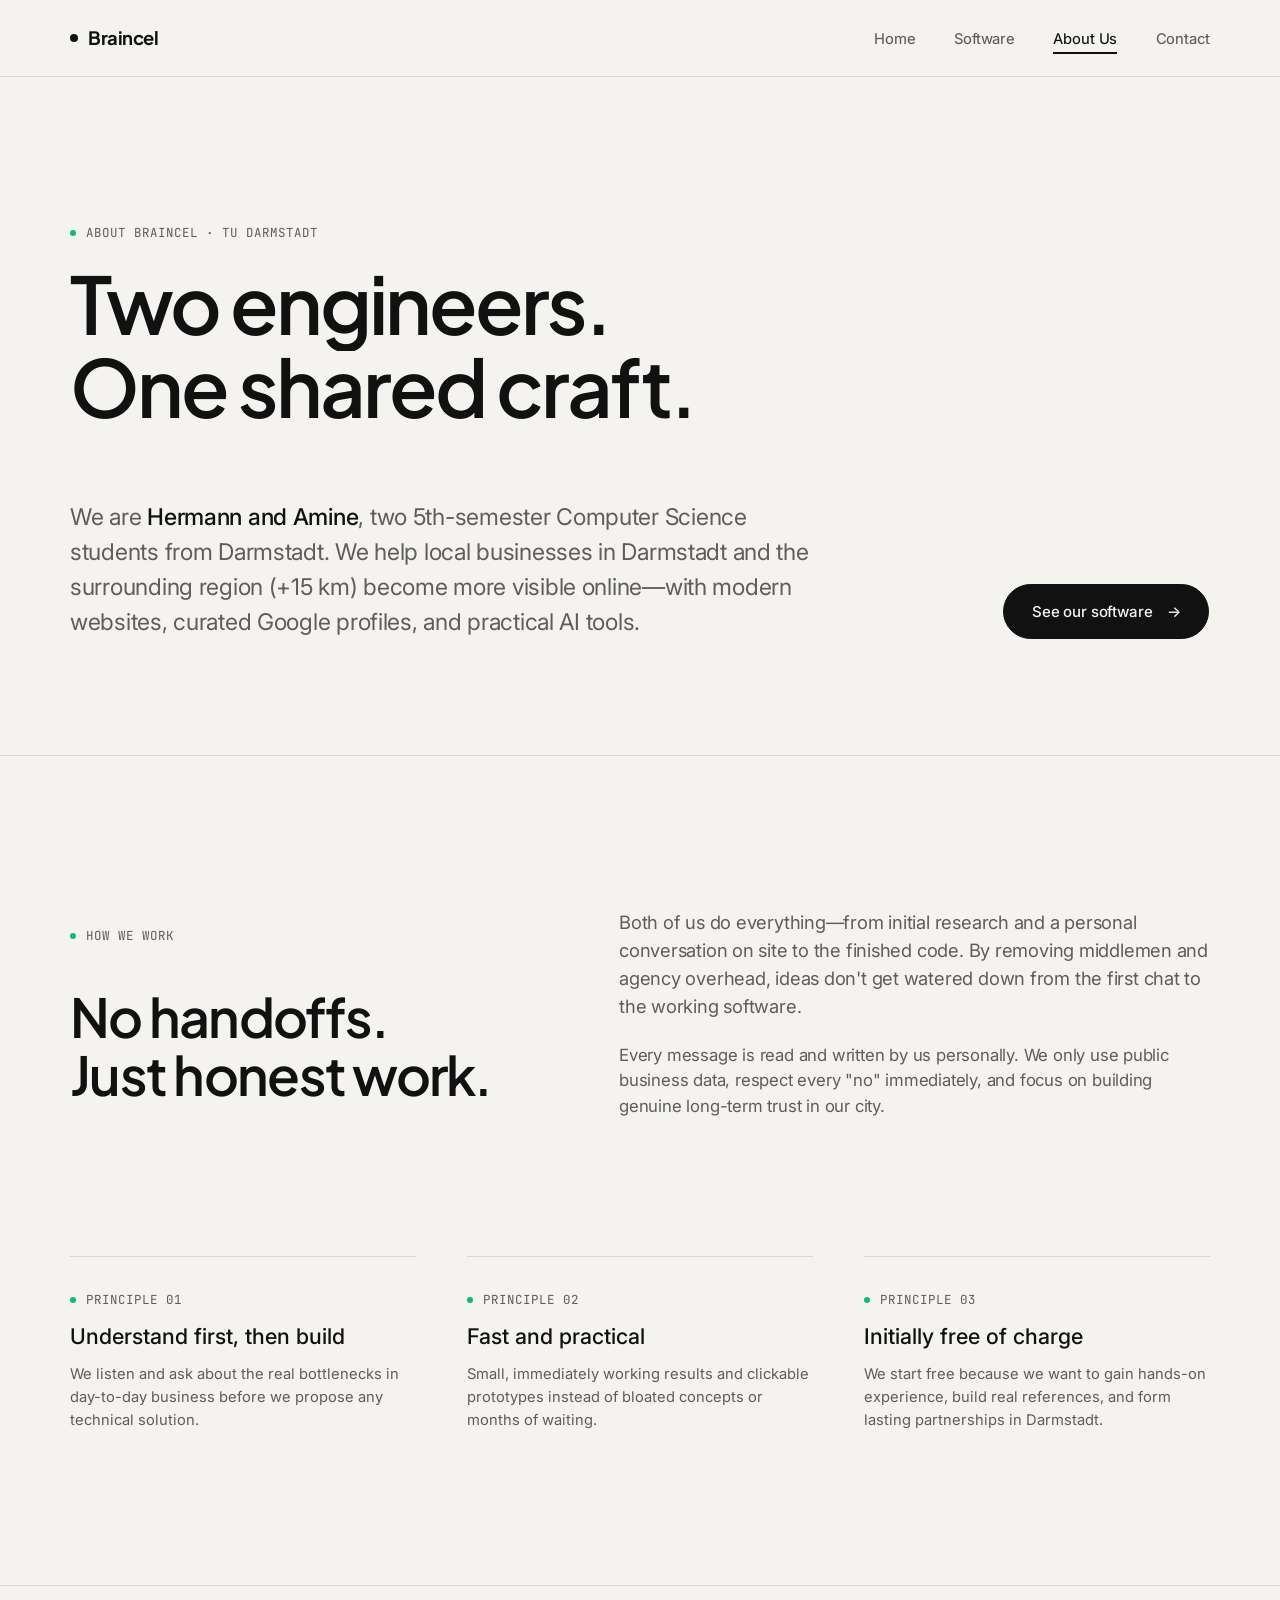
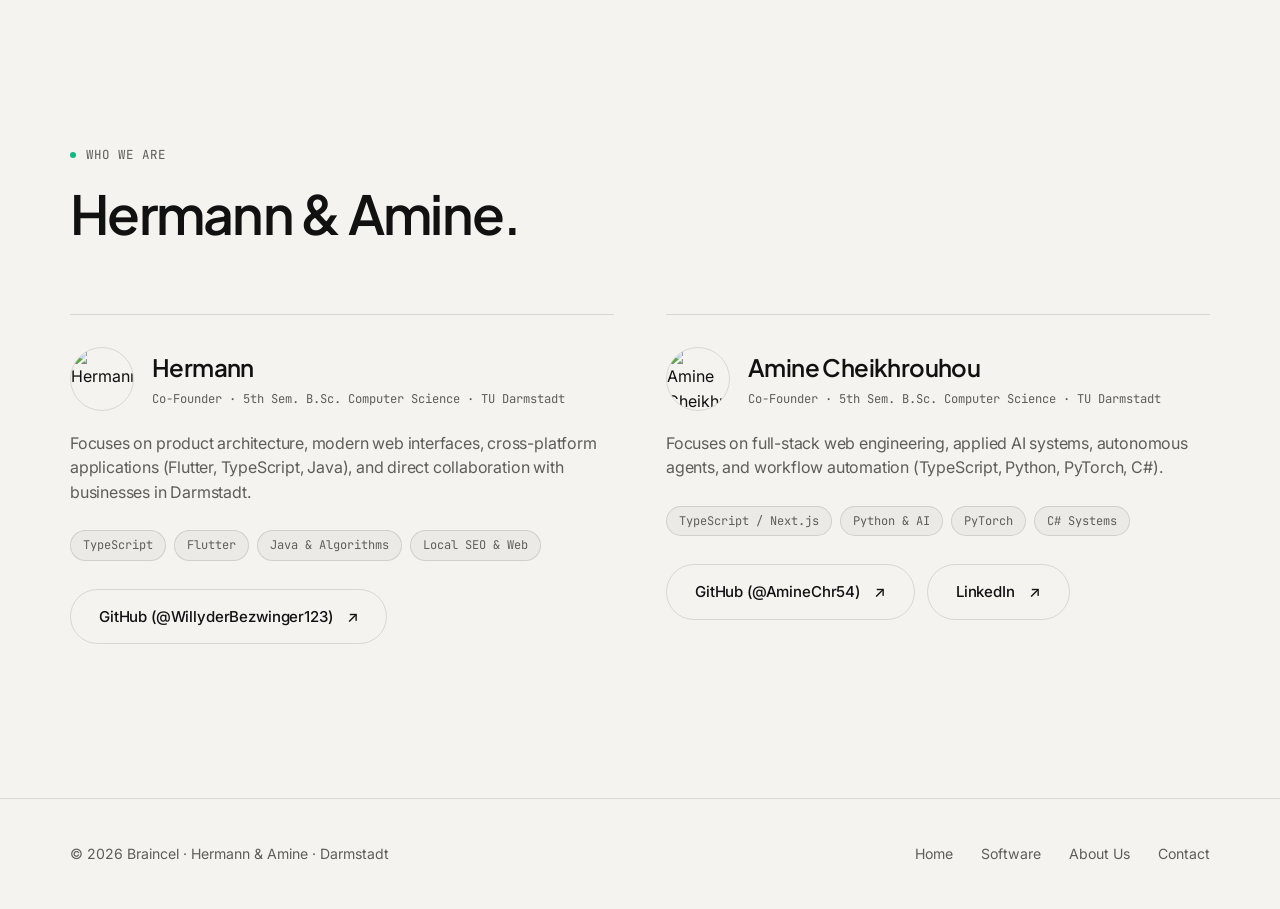
==== about.html @ d6a5d706 "Rebuild website from scratch: 4-page Instrument-inspired architecture" ====
<!doctype html>
<html lang="en" dir="ltr">
<head>
  <meta charset="utf-8">
  <meta name="viewport" content="width=device-width, initial-scale=1">
  <title>About Us — Braincel</title>
  <meta name="description" content="About Braincel — Hermann & Amine, two Computer Science students at TU Darmstadt building modern websites and practical AI solutions.">
  <link rel="stylesheet" href="styles/main.css">
</head>
<body class="page-entering" data-theme="light">

  <!-- ====================================================================
       GLOBAL HEADER
       ==================================================================== -->
  <header class="global-header">
    <nav class="global-nav" aria-label="Primary Navigation">
      <a href="index.html" class="brand-wordmark">
        <span class="brand-wordmark-dot"></span>
        <span>Braincel</span>
      </a>

      <button type="button" class="menu-toggle" id="menu-toggle" aria-label="Toggle Menu">Menu</button>

      <ul class="nav-list" id="nav-list">
        <li class="nav-item"><a href="index.html">Home</a></li>
        <li class="nav-item"><a href="software.html">Software</a></li>
        <li class="nav-item"><a href="about.html" class="is-active">About Us</a></li>
        <li class="nav-item"><a href="contact.html">Contact</a></li>
      </ul>
    </nav>
  </header>

  <main>
    <!-- ====================================================================
         1. ABOUT HERO (LIGHT THEME)
         ==================================================================== -->
    <section class="hero-block" data-scroll-theme="light">
      <div class="container">
        <div class="eyebrow" data-reveal>About Braincel · TU Darmstadt</div>

        <h1 class="display-hero" data-reveal-lines>
          <span class="line-mask"><span class="line-inner">Two engineers.</span></span>
          <span class="line-mask"><span class="line-inner">One shared craft.</span></span>
        </h1>

        <div class="hero-footer-row">
          <p class="lead-copy" data-reveal style="--reveal-delay: 180ms;">
            We are <strong>Hermann and Amine</strong>, two 5th-semester Computer Science students from Darmstadt. We help local businesses in Darmstadt and the surrounding region (+15 km) become more visible online—with modern websites, curated Google profiles, and practical AI tools.
          </p>

          <div class="btn-group" data-reveal style="--reveal-delay: 280ms;">
            <a href="software.html" class="btn-pill">
              <span>See our software</span>
              <span class="btn-pill-arrow">→</span>
            </a>
          </div>
        </div>
      </div>
    </section>

    <!-- ====================================================================
         2. HOW WE WORK (SCROLL SWITCH TO WARM STONE THEME)
         ==================================================================== -->
    <section class="section-space section-border-top" data-scroll-theme="stone">
      <div class="container">
        <div class="diptych">
          <div class="diptych-copy" data-reveal>
            <div class="eyebrow">How we work</div>
            <h2 class="display-section" data-reveal-lines>
              <span class="line-mask"><span class="line-inner">No handoffs.</span></span>
              <span class="line-mask"><span class="line-inner">Just honest work.</span></span>
            </h2>
          </div>

          <div class="diptych-copy" data-reveal style="--reveal-delay: 140ms;">
            <p class="lead-copy" style="font-size: 1.15rem;">
              Both of us do everything—from initial research and a personal conversation on site to the finished code. By removing middlemen and agency overhead, ideas don't get watered down from the first chat to the working software.
            </p>
            <p class="lead-copy" style="font-size: 1.05rem;">
              Every message is read and written by us personally. We only use public business data, respect every "no" immediately, and focus on building genuine long-term trust in our city.
            </p>
          </div>
        </div>

        <div class="glance-grid" style="margin-top: clamp(56px, 8vw, 96px);">
          <div class="glance-item" data-reveal>
            <div class="eyebrow" style="margin-bottom: 10px;">Principle 01</div>
            <div class="glance-label" style="font-size: 1.35rem; margin-bottom: 10px;">Understand first, then build</div>
            <p class="glance-desc">
              We listen and ask about the real bottlenecks in day-to-day business before we propose any technical solution.
            </p>
          </div>

          <div class="glance-item" data-reveal style="--reveal-delay: 100ms;">
            <div class="eyebrow" style="margin-bottom: 10px;">Principle 02</div>
            <div class="glance-label" style="font-size: 1.35rem; margin-bottom: 10px;">Fast and practical</div>
            <p class="glance-desc">
              Small, immediately working results and clickable prototypes instead of bloated concepts or months of waiting.
            </p>
          </div>

          <div class="glance-item" data-reveal style="--reveal-delay: 200ms;">
            <div class="eyebrow" style="margin-bottom: 10px;">Principle 03</div>
            <div class="glance-label" style="font-size: 1.35rem; margin-bottom: 10px;">Initially free of charge</div>
            <p class="glance-desc">
              We start free because we want to gain hands-on experience, build real references, and form lasting partnerships in Darmstadt.
            </p>
          </div>
        </div>
      </div>
    </section>

    <!-- ====================================================================
         3. WHO WE ARE — FOUNDERS (SCROLL SWITCH TO DARK THEME)
         ==================================================================== -->
    <section class="section-space section-border-top" data-scroll-theme="dark">
      <div class="container">
        <div style="margin-bottom: clamp(44px, 6vw, 72px);">
          <div class="eyebrow" data-reveal>Who we are</div>
          <h2 class="display-section" data-reveal-lines>
            <span class="line-mask"><span class="line-inner">Hermann &amp; Amine.</span></span>
          </h2>
        </div>

        <div class="founders-split">
          <!-- Hermann -->
          <article class="founder-panel" data-reveal>
            <div class="founder-header">
              <img src="https://avatars.githubusercontent.com/u/190851453?v=4" alt="Hermann" class="founder-avatar" loading="lazy">
              <div>
                <h3 class="founder-name">Hermann</h3>
                <div class="founder-meta">Co-Founder · 5th Sem. B.Sc. Computer Science · TU Darmstadt</div>
              </div>
            </div>

            <p class="lead-copy" style="font-size: 1rem;">
              Focuses on product architecture, modern web interfaces, cross-platform applications (Flutter, TypeScript, Java), and direct collaboration with businesses in Darmstadt.
            </p>

            <div class="tag-list">
              <span class="tag-chip">TypeScript</span>
              <span class="tag-chip">Flutter</span>
              <span class="tag-chip">Java &amp; Algorithms</span>
              <span class="tag-chip">Local SEO &amp; Web</span>
            </div>

            <div style="margin-top: 8px;">
              <a href="https://github.com/WillyderBezwinger123" target="_blank" rel="noopener" class="btn-pill btn-pill--outline">
                <span>GitHub (@WillyderBezwinger123)</span>
                <span class="btn-pill-arrow">↗</span>
              </a>
            </div>
          </article>

          <!-- Amine -->
          <article class="founder-panel" data-reveal style="--reveal-delay: 120ms;">
            <div class="founder-header">
              <img src="https://avatars.githubusercontent.com/u/139517320?v=4" alt="Amine Cheikhrouhou" class="founder-avatar" loading="lazy">
              <div>
                <h3 class="founder-name">Amine Cheikhrouhou</h3>
                <div class="founder-meta">Co-Founder · 5th Sem. B.Sc. Computer Science · TU Darmstadt</div>
              </div>
            </div>

            <p class="lead-copy" style="font-size: 1rem;">
              Focuses on full-stack web engineering, applied AI systems, autonomous agents, and workflow automation (TypeScript, Python, PyTorch, C#).
            </p>

            <div class="tag-list">
              <span class="tag-chip">TypeScript / Next.js</span>
              <span class="tag-chip">Python &amp; AI</span>
              <span class="tag-chip">PyTorch</span>
              <span class="tag-chip">C# Systems</span>
            </div>

            <div style="margin-top: 8px; display: flex; gap: 12px; flex-wrap: wrap;">
              <a href="https://github.com/AmineChr54" target="_blank" rel="noopener" class="btn-pill btn-pill--outline">
                <span>GitHub (@AmineChr54)</span>
                <span class="btn-pill-arrow">↗</span>
              </a>
              <a href="https://www.linkedin.com/in/aminechr/" target="_blank" rel="noopener" class="btn-pill btn-pill--outline">
                <span>LinkedIn</span>
                <span class="btn-pill-arrow">↗</span>
              </a>
            </div>
          </article>
        </div>
      </div>
    </section>
  </main>

  <!-- ====================================================================
       GLOBAL FOOTER
       ==================================================================== -->
  <footer class="global-footer">
    <div class="container footer-row">
      <div>© 2026 Braincel · Hermann &amp; Amine · Darmstadt</div>
      <div class="footer-links">
        <a href="index.html">Home</a>
        <a href="software.html">Software</a>
        <a href="about.html">About Us</a>
        <a href="contact.html">Contact</a>
      </div>
    </div>
  </footer>

  <script src="scripts/main.js"></script>
</body>
</html>
---- styles/main.css ----
/* ==========================================================================
   BRAINCEL — INSTRUMENT-INSPIRED DESIGN SYSTEM & MOTION ENGINE
   Modern, Slick & Humble · 4-Page Architecture (Home, Software, About, Contact)
   ========================================================================== */

@import url('https://fonts.googleapis.com/css2?family=Inter:wght@300;400;500;600&family=JetBrains+Mono:wght@400;500&family=Plus+Jakarta+Sans:wght@500;600;700&display=swap');

:root {
  /* Default Theme (Warm Alabaster Light) */
  --theme-bg: #f4f3ef;
  --theme-fg: #111111;
  --theme-muted: #5e5d58;
  --theme-line: rgba(17, 17, 17, 0.12);
  --theme-surface: rgba(17, 17, 17, 0.035);
  --theme-surface-hover: rgba(17, 17, 17, 0.065);
  --theme-accent: #10b981;

  /* Typography */
  --font-display: "Plus Jakarta Sans", "Inter", -apple-system, BlinkMacSystemFont, sans-serif;
  --font-sans: "Inter", -apple-system, BlinkMacSystemFont, sans-serif;
  --font-mono: "JetBrains Mono", ui-monospace, SFMono-Regular, Menlo, monospace;

  /* Spatial Rhythm */
  --side-spacing: clamp(24px, 5.5vw, 88px);
  --max-width: 1440px;

  /* Motion Curves (Instrument-style Expo Out) */
  --ease-out-expo: cubic-bezier(0.16, 1, 0.3, 1);
  --ease-in-out: cubic-bezier(0.65, 0, 0.35, 1);
}

/* Dynamic Scroll Themes (like Instrument's ThemeSwitcher) */
body[data-theme="light"] {
  --theme-bg: #f4f3ef;
  --theme-fg: #111111;
  --theme-muted: #5e5d58;
  --theme-line: rgba(17, 17, 17, 0.12);
  --theme-surface: rgba(17, 17, 17, 0.035);
  --theme-surface-hover: rgba(17, 17, 17, 0.07);
}

body[data-theme="dark"] {
  --theme-bg: #0d0e10;
  --theme-fg: #f4f3ef;
  --theme-muted: #989690;
  --theme-line: rgba(244, 243, 239, 0.13);
  --theme-surface: rgba(244, 243, 239, 0.045);
  --theme-surface-hover: rgba(244, 243, 239, 0.085);
}

body[data-theme="stone"] {
  --theme-bg: #e7e5dc;
  --theme-fg: #111111;
  --theme-muted: #52514c;
  --theme-line: rgba(17, 17, 17, 0.14);
  --theme-surface: rgba(255, 255, 255, 0.45);
  --theme-surface-hover: rgba(255, 255, 255, 0.72);
}

*,
*::before,
*::after {
  box-sizing: border-box;
  margin: 0;
  padding: 0;
}

html {
  scroll-behavior: smooth;
  -webkit-font-smoothing: antialiased;
  -moz-osx-font-smoothing: grayscale;
  font-size: 16px;
}

body {
  background-color: var(--theme-bg);
  color: var(--theme-fg);
  font-family: var(--font-sans);
  line-height: 1.55;
  overflow-x: hidden;
  transition: background-color 0.65s var(--ease-out-expo), color 0.5s var(--ease-out-expo);
  min-height: 100vh;
  display: flex;
  flex-direction: column;
}

/* Page Entrance Curtain Fade */
body.page-entering {
  opacity: 0;
}

body.page-ready {
  opacity: 1;
  transition: opacity 0.5s var(--ease-out-expo), background-color 0.65s var(--ease-out-expo), color 0.5s var(--ease-out-expo);
}

a {
  color: inherit;
  text-decoration: none;
}

button,
input,
textarea {
  font: inherit;
  color: inherit;
  background: none;
  border: none;
}

.container {
  width: 100%;
  max-width: var(--max-width);
  margin-inline: auto;
  padding-inline: var(--side-spacing);
}

/* ==========================================================================
   INSTRUMENT GLOBAL HEADER (AUTO-HIDE STICKY + THEME AWARE)
   ========================================================================== */

.global-header {
  position: sticky;
  top: 0;
  width: 100%;
  z-index: 1000;
  background-color: var(--theme-bg);
  border-bottom: 1px solid var(--theme-line);
  transition:
    transform 0.38s var(--ease-out-expo),
    background-color 0.65s var(--ease-out-expo),
    color 0.5s var(--ease-out-expo),
    border-color 0.5s var(--ease-out-expo);
  will-change: transform;
}

.global-header--hidden {
  transform: translateY(-100%);
}

.global-nav {
  display: flex;
  align-items: center;
  justify-content: space-between;
  height: 76px;
  padding-inline: var(--side-spacing);
  max-width: var(--max-width);
  margin-inline: auto;
}

.brand-wordmark {
  font-family: var(--font-display);
  font-size: 1.15rem;
  font-weight: 700;
  letter-spacing: -0.03em;
  display: inline-flex;
  align-items: center;
  gap: 10px;
}

.brand-wordmark-dot {
  width: 8px;
  height: 8px;
  border-radius: 50%;
  background-color: currentColor;
  transition: transform 0.35s var(--ease-out-expo), background-color 0.35s ease;
}

.brand-wordmark:hover .brand-wordmark-dot {
  transform: scale(1.45);
  background-color: var(--theme-accent);
}

.nav-list {
  display: flex;
  align-items: center;
  gap: clamp(22px, 3vw, 44px);
  list-style: none;
}

.nav-item a {
  position: relative;
  font-size: 0.92rem;
  font-weight: 450;
  letter-spacing: -0.01em;
  padding-block: 6px;
  color: var(--theme-muted);
  transition: color 0.3s ease;
}

.nav-item a:hover,
.nav-item a.is-active {
  color: var(--theme-fg);
}

.nav-item a::after {
  content: "";
  position: absolute;
  left: 0;
  bottom: 0;
  width: 100%;
  height: 1.5px;
  background-color: currentColor;
  transform: scaleX(0);
  transform-origin: right center;
  transition: transform 0.4s var(--ease-out-expo);
}

.nav-item a:hover::after,
.nav-item a.is-active::after {
  transform: scaleX(1);
  transform-origin: left center;
}

.menu-toggle {
  display: none;
  cursor: pointer;
  padding: 8px;
  font-family: var(--font-mono);
  font-size: 0.8rem;
  text-transform: uppercase;
  letter-spacing: 0.06em;
}

/* ==========================================================================
   INSTRUMENT REVEAL ANIMATION PRIMITIVES
   ========================================================================== */

/* Line-by-line clip mask reveal */
.line-mask {
  display: block;
  overflow: hidden;
  padding-bottom: 0.08em;
  margin-bottom: -0.08em;
}

.line-inner {
  display: block;
  transform: translateY(110%);
  transition: transform 0.95s var(--ease-out-expo);
  will-change: transform;
}

.is-revealed .line-inner,
.line-mask.is-revealed .line-inner {
  transform: translateY(0%);
}

/* Staggered element reveal */
[data-reveal] {
  opacity: 0;
  transform: translateY(36px);
  transition:
    opacity 0.85s var(--ease-out-expo),
    transform 0.85s var(--ease-out-expo);
  transition-delay: var(--reveal-delay, 0ms);
  will-change: opacity, transform;
}

[data-reveal].is-revealed {
  opacity: 1;
  transform: translateY(0);
}

/* ==========================================================================
   TYPOGRAPHY & EDITORIAL HIERARCHY
   ========================================================================== */

.eyebrow {
  font-family: var(--font-mono);
  font-size: 0.78rem;
  font-weight: 400;
  text-transform: uppercase;
  letter-spacing: 0.08em;
  color: var(--theme-muted);
  margin-bottom: 20px;
  display: inline-flex;
  align-items: center;
  gap: 10px;
}

.eyebrow::before {
  content: "";
  width: 6px;
  height: 6px;
  border-radius: 50%;
  background-color: var(--theme-accent);
}

.display-hero {
  font-family: var(--font-display);
  font-size: clamp(2.65rem, 6.2vw, 5.5rem);
  font-weight: 600;
  line-height: 1.04;
  letter-spacing: -0.038em;
  max-width: 16ch;
}

.display-section {
  font-family: var(--font-display);
  font-size: clamp(2rem, 4.2vw, 3.6rem);
  font-weight: 600;
  line-height: 1.08;
  letter-spacing: -0.032em;
}

.lead-copy {
  font-size: clamp(1.12rem, 1.8vw, 1.45rem);
  font-weight: 400;
  line-height: 1.52;
  letter-spacing: -0.012em;
  color: var(--theme-muted);
  max-width: 54ch;
}

.lead-copy strong {
  color: var(--theme-fg);
  font-weight: 500;
}

/* ==========================================================================
   MAGNETIC PILL BUTTONS (INSTRUMENT SIGNATURE)
   ========================================================================== */

.btn-pill {
  display: inline-flex;
  align-items: center;
  gap: 14px;
  padding: 15px 28px;
  border-radius: 999px;
  font-size: 0.94rem;
  font-weight: 500;
  letter-spacing: -0.01em;
  border: 1px solid var(--theme-fg);
  background-color: var(--theme-fg);
  color: var(--theme-bg);
  cursor: pointer;
  position: relative;
  overflow: hidden;
  transition:
    transform 0.35s var(--ease-out-expo),
    background-color 0.35s var(--ease-out-expo),
    color 0.35s var(--ease-out-expo),
    border-color 0.35s var(--ease-out-expo);
}

.btn-pill--outline {
  background-color: transparent;
  color: var(--theme-fg);
  border-color: var(--theme-line);
}

.btn-pill--outline:hover {
  border-color: var(--theme-fg);
  background-color: var(--theme-surface-hover);
}

.btn-pill:hover {
  transform: translateY(-2px);
}

.btn-pill-arrow {
  display: inline-flex;
  transition: transform 0.35s var(--ease-out-expo);
}

.btn-pill:hover .btn-pill-arrow {
  transform: translateX(5px);
}

/* ==========================================================================
   SECTIONS, SPACERS & DIVIDERS
   ========================================================================== */

.section-space {
  padding-block: clamp(84px, 12vw, 160px);
  position: relative;
}

.section-border-top {
  border-top: 1px solid var(--theme-line);
}

.hero-block {
  padding-top: clamp(72px, 11vw, 148px);
  padding-bottom: clamp(64px, 9vw, 120px);
}

.hero-footer-row {
  margin-top: clamp(40px, 6vw, 72px);
  display: flex;
  align-items: flex-end;
  justify-content: space-between;
  gap: 32px;
  flex-wrap: wrap;
}

.btn-group {
  display: flex;
  flex-wrap: wrap;
  gap: 14px;
}

/* ==========================================================================
   INSTRUMENT "AT A GLANCE" METRICS STRIP
   ========================================================================== */

.glance-grid {
  display: grid;
  grid-template-columns: repeat(3, 1fr);
  gap: clamp(24px, 4vw, 56px);
  padding-top: 40px;
}

.glance-item {
  border-top: 1px solid var(--theme-line);
  padding-top: 28px;
}

.glance-number {
  font-family: var(--font-display);
  font-size: clamp(2.5rem, 5vw, 4.25rem);
  font-weight: 600;
  letter-spacing: -0.04em;
  line-height: 1;
  margin-bottom: 14px;
}

.glance-label {
  font-size: 1.02rem;
  font-weight: 500;
  margin-bottom: 6px;
}

.glance-desc {
  font-size: 0.92rem;
  color: var(--theme-muted);
  line-height: 1.55;
}

/* ==========================================================================
   DIPTYCH ASYMMETRIC SPLIT & FEATURED GIT PROJECT SHOWCASE
   ========================================================================== */

.diptych {
  display: grid;
  grid-template-columns: 1fr 1.25fr;
  gap: clamp(36px, 6vw, 88px);
  align-items: center;
}

.diptych--reverse {
  grid-template-columns: 1.25fr 1fr;
}

.diptych-copy {
  display: flex;
  flex-direction: column;
  gap: 22px;
}

.tag-list {
  display: flex;
  flex-wrap: wrap;
  gap: 8px;
  margin-top: 6px;
}

.tag-chip {
  font-family: var(--font-mono);
  font-size: 0.75rem;
  padding: 5px 12px;
  border-radius: 999px;
  border: 1px solid var(--theme-line);
  color: var(--theme-muted);
  background: var(--theme-surface);
}

/* Interactive Showcase Window (PhotoVault / Software Live Visualizers) */
.showcase-stage {
  border-radius: 20px;
  border: 1px solid var(--theme-line);
  background: var(--theme-surface);
  padding: clamp(20px, 3vw, 36px);
  position: relative;
  overflow: hidden;
  transition: transform 0.6s var(--ease-out-expo), border-color 0.4s ease;
}

.showcase-stage:hover {
  transform: translateY(-4px);
  border-color: var(--theme-muted);
}

.stage-window {
  background: #141619;
  color: #f4f3ef;
  border-radius: 14px;
  border: 1px solid rgba(255, 255, 255, 0.1);
  overflow: hidden;
  box-shadow: 0 28px 60px -18px rgba(0, 0, 0, 0.45);
}

.stage-topbar {
  display: flex;
  align-items: center;
  justify-content: space-between;
  padding: 12px 18px;
  border-bottom: 1px solid rgba(255, 255, 255, 0.08);
  font-family: var(--font-mono);
  font-size: 0.73rem;
  color: #989690;
}

.stage-dots {
  display: flex;
  gap: 6px;
}

.stage-dots span {
  width: 9px;
  height: 9px;
  border-radius: 50%;
  background: rgba(255, 255, 255, 0.18);
}

.stage-dots span:first-child {
  background: #10b981;
}

.stage-body {
  padding: 24px;
  min-height: 320px;
  display: flex;
  flex-direction: column;
  justify-content: space-between;
  gap: 20px;
  position: relative;
}

/* PhotoVault Interactive Neural Grid Animation */
.pv-search-bar {
  display: flex;
  align-items: center;
  justify-content: space-between;
  background: rgba(255, 255, 255, 0.05);
  border: 1px solid rgba(255, 255, 255, 0.12);
  border-radius: 999px;
  padding: 10px 16px;
  font-family: var(--font-mono);
  font-size: 0.78rem;
  color: #e4e3de;
}

.pv-pulse-badge {
  color: #10b981;
  display: inline-flex;
  align-items: center;
  gap: 6px;
  font-size: 0.72rem;
}

.pv-pulse-badge::before {
  content: "";
  width: 6px;
  height: 6px;
  border-radius: 50%;
  background: #10b981;
  animation: pulseRing 2s infinite;
}

@keyframes pulseRing {
  0%, 100% { opacity: 1; transform: scale(1); }
  50% { opacity: 0.35; transform: scale(1.35); }
}

.pv-grid {
  display: grid;
  grid-template-columns: repeat(4, 1fr);
  gap: 10px;
}

.pv-tile {
  aspect-ratio: 4 / 3;
  border-radius: 8px;
  background: rgba(255, 255, 255, 0.04);
  border: 1px solid rgba(255, 255, 255, 0.08);
  padding: 10px;
  display: flex;
  flex-direction: column;
  justify-content: space-between;
  position: relative;
  overflow: hidden;
  transition: all 0.5s var(--ease-out-expo);
}

.pv-tile::before {
  content: "";
  position: absolute;
  inset: 0;
  background: linear-gradient(135deg, rgba(16, 185, 129, 0.18), transparent 70%);
  opacity: 0;
  transition: opacity 0.45s ease;
}

.pv-tile.is-active {
  border-color: rgba(16, 185, 129, 0.75);
  transform: translateY(-3px) scale(1.02);
}

.pv-tile.is-active::before {
  opacity: 1;
}

.pv-tile.is-duplicate {
  border-color: rgba(245, 158, 11, 0.6);
}

.pv-tile-tag {
  font-family: var(--font-mono);
  font-size: 0.64rem;
  color: #a1a1aa;
  position: relative;
  z-index: 1;
}

.pv-tile-score {
  font-family: var(--font-mono);
  font-size: 0.68rem;
  color: #10b981;
  position: relative;
  z-index: 1;
}

.pv-metrics-bar {
  display: flex;
  align-items: center;
  justify-content: space-between;
  gap: 12px;
  padding-top: 14px;
  border-top: 1px solid rgba(255, 255, 255, 0.08);
  font-family: var(--font-mono);
  font-size: 0.72rem;
  color: #989690;
}

/* ==========================================================================
   POSSIBILITIES / CAPABILITIES BENTO & INTERACTIVE CARDS
   ========================================================================== */

.capabilities-list {
  display: flex;
  flex-direction: column;
  border-top: 1px solid var(--theme-line);
}

.capability-row {
  display: grid;
  grid-template-columns: 80px 1.2fr 1.5fr auto;
  align-items: center;
  gap: 28px;
  padding-block: clamp(28px, 4vw, 44px);
  border-bottom: 1px solid var(--theme-line);
  transition: padding-inline 0.45s var(--ease-out-expo), background-color 0.35s ease;
  cursor: pointer;
}

.capability-row:hover {
  padding-inline: 20px;
  background-color: var(--theme-surface);
}

.capability-index {
  font-family: var(--font-mono);
  font-size: 0.82rem;
  color: var(--theme-muted);
}

.capability-title {
  font-family: var(--font-display);
  font-size: clamp(1.35rem, 2.4vw, 1.95rem);
  font-weight: 600;
  letter-spacing: -0.025em;
}

.capability-desc {
  font-size: 0.96rem;
  color: var(--theme-muted);
  max-width: 48ch;
}

.capability-arrow {
  font-size: 1.35rem;
  transition: transform 0.4s var(--ease-out-expo);
}

.capability-row:hover .capability-arrow {
  transform: translate(4px, -4px);
}

/* ==========================================================================
   SOFTWARE PAGE — ANIMATED OFFERING MODULES
   ========================================================================== */

.offerings-grid {
  display: grid;
  grid-template-columns: repeat(2, 1fr);
  gap: clamp(24px, 3vw, 40px);
}

.offering-card {
  border: 1px solid var(--theme-line);
  border-radius: 20px;
  background: var(--theme-surface);
  padding: clamp(28px, 3.5vw, 44px);
  display: flex;
  flex-direction: column;
  justify-content: space-between;
  gap: 32px;
  transition: transform 0.5s var(--ease-out-expo), border-color 0.4s ease, background-color 0.4s ease;
}

.offering-card:hover {
  transform: translateY(-5px);
  border-color: var(--theme-muted);
  background: var(--theme-surface-hover);
}

/* Live CSS/SVG Animation Canvas inside each Offering Card */
.offering-visual {
  height: 210px;
  border-radius: 14px;
  background: #121316;
  border: 1px solid rgba(255, 255, 255, 0.08);
  position: relative;
  overflow: hidden;
  display: flex;
  align-items: center;
  justify-content: center;
  padding: 20px;
}

/* Visual 1: Morphing Wireframe Layout */
.anim-layout-box {
  width: 100%;
  max-width: 280px;
  display: flex;
  flex-direction: column;
  gap: 10px;
}

.anim-bar-top {
  height: 12px;
  width: 45%;
  border-radius: 99px;
  background: #10b981;
  animation: morphWidth 4s ease-in-out infinite;
}

.anim-bento-row {
  display: grid;
  grid-template-columns: 1.3fr 1fr;
  gap: 10px;
  height: 92px;
}

.anim-bento-cell {
  border-radius: 8px;
  background: rgba(255, 255, 255, 0.06);
  border: 1px solid rgba(255, 255, 255, 0.12);
  position: relative;
  overflow: hidden;
}

.anim-bento-cell::after {
  content: "";
  position: absolute;
  inset: 0;
  background: linear-gradient(90deg, transparent, rgba(255, 255, 255, 0.08), transparent);
  transform: translateX(-100%);
  animation: shimmerSweep 3.2s infinite;
}

@keyframes morphWidth {
  0%, 100% { width: 42%; }
  50% { width: 78%; }
}

@keyframes shimmerSweep {
  100% { transform: translateX(100%); }
}

/* Visual 2: Local Visibility Radar Rings */
.anim-radar {
  width: 150px;
  height: 150px;
  border-radius: 50%;
  border: 1px dashed rgba(255, 255, 255, 0.2);
  position: relative;
  display: flex;
  align-items: center;
  justify-content: center;
}

.anim-radar::before,
.anim-radar::after {
  content: "";
  position: absolute;
  border-radius: 50%;
  border: 1px solid rgba(16, 185, 129, 0.45);
  animation: radarExpand 3.4s cubic-bezier(0.16, 1, 0.3, 1) infinite;
}

.anim-radar::after {
  animation-delay: 1.7s;
}

.anim-radar-core {
  width: 12px;
  height: 12px;
  border-radius: 50%;
  background: #10b981;
  box-shadow: 0 0 18px #10b981;
}

@keyframes radarExpand {
  0% { width: 16px; height: 16px; opacity: 0.95; }
  100% { width: 148px; height: 148px; opacity: 0; }
}

/* Visual 3: AI Workflow Node Pipeline */
.anim-pipeline {
  display: flex;
  align-items: center;
  gap: 14px;
  width: 100%;
  justify-content: center;
}

.pipe-node {
  padding: 10px 14px;
  border-radius: 8px;
  background: rgba(255, 255, 255, 0.05);
  border: 1px solid rgba(255, 255, 255, 0.14);
  font-family: var(--font-mono);
  font-size: 0.7rem;
  color: #e4e3de;
  animation: nodeHighlight 3s infinite;
}

.pipe-node:nth-child(3) { animation-delay: 1s; }
.pipe-node:nth-child(5) { animation-delay: 2s; }

.pipe-connector {
  width: 28px;
  height: 1.5px;
  background: rgba(255, 255, 255, 0.18);
  position: relative;
  overflow: hidden;
}

.pipe-connector::after {
  content: "";
  position: absolute;
  inset: 0;
  background: #10b981;
  transform: translateX(-100%);
  animation: shimmerSweep 1.5s infinite;
}

@keyframes nodeHighlight {
  0%, 100% { border-color: rgba(255, 255, 255, 0.14); color: #989690; }
  40% { border-color: #10b981; color: #ffffff; transform: translateY(-2px); }
}

/* Visual 4: Cross-Platform Sync Cards */
.anim-sync-stack {
  display: flex;
  gap: 14px;
  align-items: flex-end;
}

.sync-device {
  border-radius: 8px;
  background: rgba(255, 255, 255, 0.06);
  border: 1px solid rgba(255, 255, 255, 0.15);
  padding: 10px;
  transition: transform 0.4s ease;
  animation: floatDevice 3.6s ease-in-out infinite;
}

.sync-device--desktop {
  width: 140px;
  height: 96px;
}

.sync-device--mobile {
  width: 64px;
  height: 106px;
  animation-delay: 0.6s;
  border-color: rgba(16, 185, 129, 0.55);
}

@keyframes floatDevice {
  0%, 100% { transform: translateY(0); }
  50% { transform: translateY(-7px); }
}

.offering-title {
  font-family: var(--font-display);
  font-size: 1.55rem;
  font-weight: 600;
  letter-spacing: -0.025em;
  margin-bottom: 10px;
}

.offering-desc {
  font-size: 0.96rem;
  color: var(--theme-muted);
  line-height: 1.6;
}

/* ==========================================================================
   ABOUT US — FOUNDERS & HOW WE WORK
   ========================================================================== */

.founders-split {
  display: grid;
  grid-template-columns: repeat(2, 1fr);
  gap: clamp(28px, 4vw, 56px);
}

.founder-panel {
  border-top: 1px solid var(--theme-line);
  padding-top: 32px;
  display: flex;
  flex-direction: column;
  gap: 20px;
}

.founder-header {
  display: flex;
  align-items: center;
  gap: 18px;
}

.founder-avatar {
  width: 64px;
  height: 64px;
  border-radius: 50%;
  object-fit: cover;
  filter: grayscale(15%);
  border: 1px solid var(--theme-line);
}

.founder-name {
  font-family: var(--font-display);
  font-size: 1.5rem;
  font-weight: 600;
  letter-spacing: -0.025em;
}

.founder-meta {
  font-family: var(--font-mono);
  font-size: 0.76rem;
  color: var(--theme-muted);
  margin-top: 3px;
}

/* ==========================================================================
   CONTACT PAGE — HUMBLE, MINIMAL & OPEN
   ========================================================================== */

.contact-open-canvas {
  min-height: 58vh;
  display: flex;
  flex-direction: column;
  justify-content: space-between;
  gap: 64px;
}

.contact-minimal-grid {
  display: grid;
  grid-template-columns: repeat(3, 1fr);
  gap: 32px;
  border-top: 1px solid var(--theme-line);
  padding-top: 32px;
}

.contact-slot-label {
  font-family: var(--font-mono);
  font-size: 0.75rem;
  text-transform: uppercase;
  letter-spacing: 0.06em;
  color: var(--theme-muted);
  margin-bottom: 8px;
}

.contact-slot-value {
  font-family: var(--font-display);
  font-size: 1.25rem;
  font-weight: 500;
}

/* ==========================================================================
   GLOBAL FOOTER
   ========================================================================== */

.global-footer {
  margin-top: auto;
  border-top: 1px solid var(--theme-line);
  padding-block: 44px;
  font-size: 0.88rem;
  color: var(--theme-muted);
}

.footer-row {
  display: flex;
  align-items: center;
  justify-content: space-between;
  gap: 24px;
  flex-wrap: wrap;
}

.footer-links {
  display: flex;
  gap: 28px;
  flex-wrap: wrap;
}

.footer-links a:hover {
  color: var(--theme-fg);
}

/* ==========================================================================
   RESPONSIVE BREAKPOINTS
   ========================================================================== */

@media (max-width: 960px) {
  .diptych,
  .diptych--reverse,
  .glance-grid,
  .offerings-grid,
  .founders-split,
  .contact-minimal-grid {
    grid-template-columns: 1fr;
  }

  .capability-row {
    grid-template-columns: 48px 1fr auto;
  }

  .capability-desc {
    grid-column: 2 / -1;
  }
}

@media (max-width: 720px) {
  .menu-toggle {
    display: block;
  }

  .nav-list {
    position: fixed;
    top: 76px;
    left: 0;
    right: 0;
    background-color: var(--theme-bg);
    border-bottom: 1px solid var(--theme-line);
    flex-direction: column;
    align-items: flex-start;
    padding: 24px var(--side-spacing);
    gap: 18px;
    transform: translateY(-120%);
    opacity: 0;
    pointer-events: none;
    transition: transform 0.4s var(--ease-out-expo), opacity 0.3s ease;
  }

  .nav-list.is-open {
    transform: translateY(0);
    opacity: 1;
    pointer-events: auto;
  }

  .pv-grid {
    grid-template-columns: repeat(2, 1fr);
  }
}
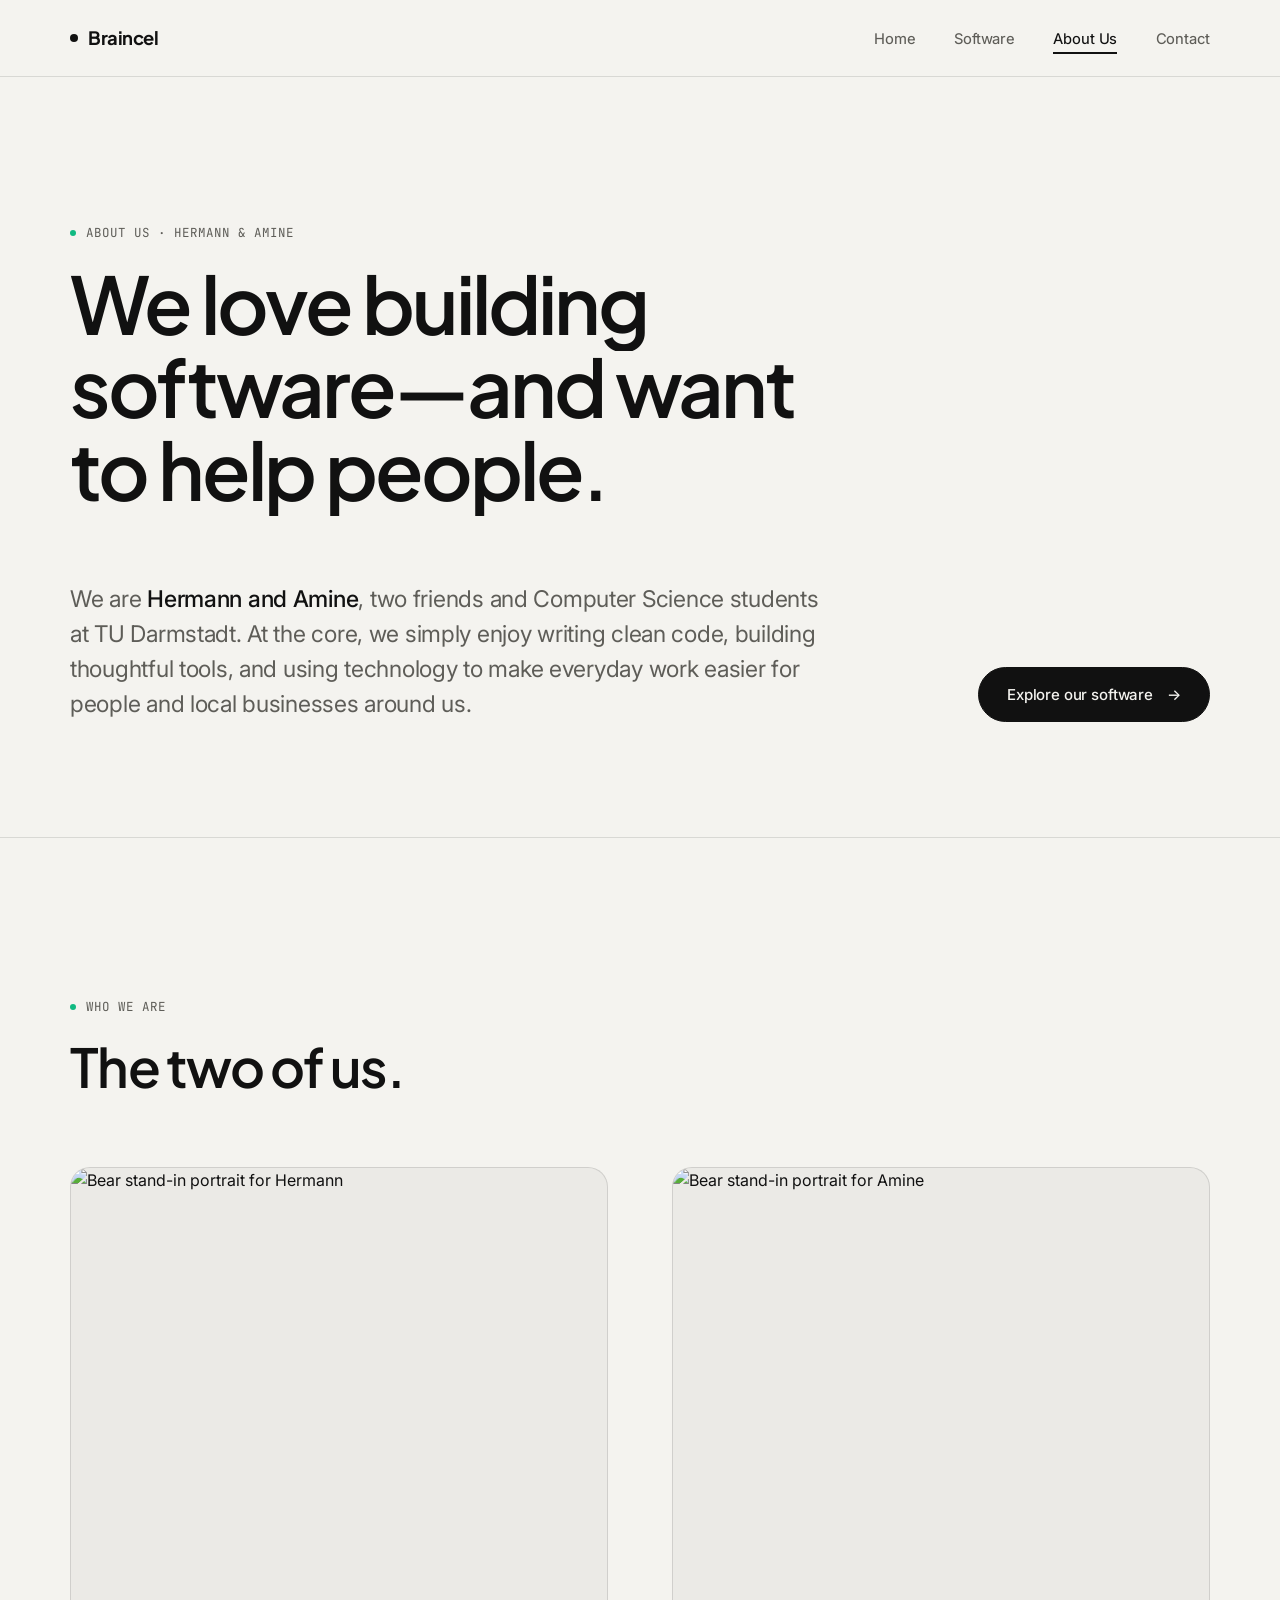
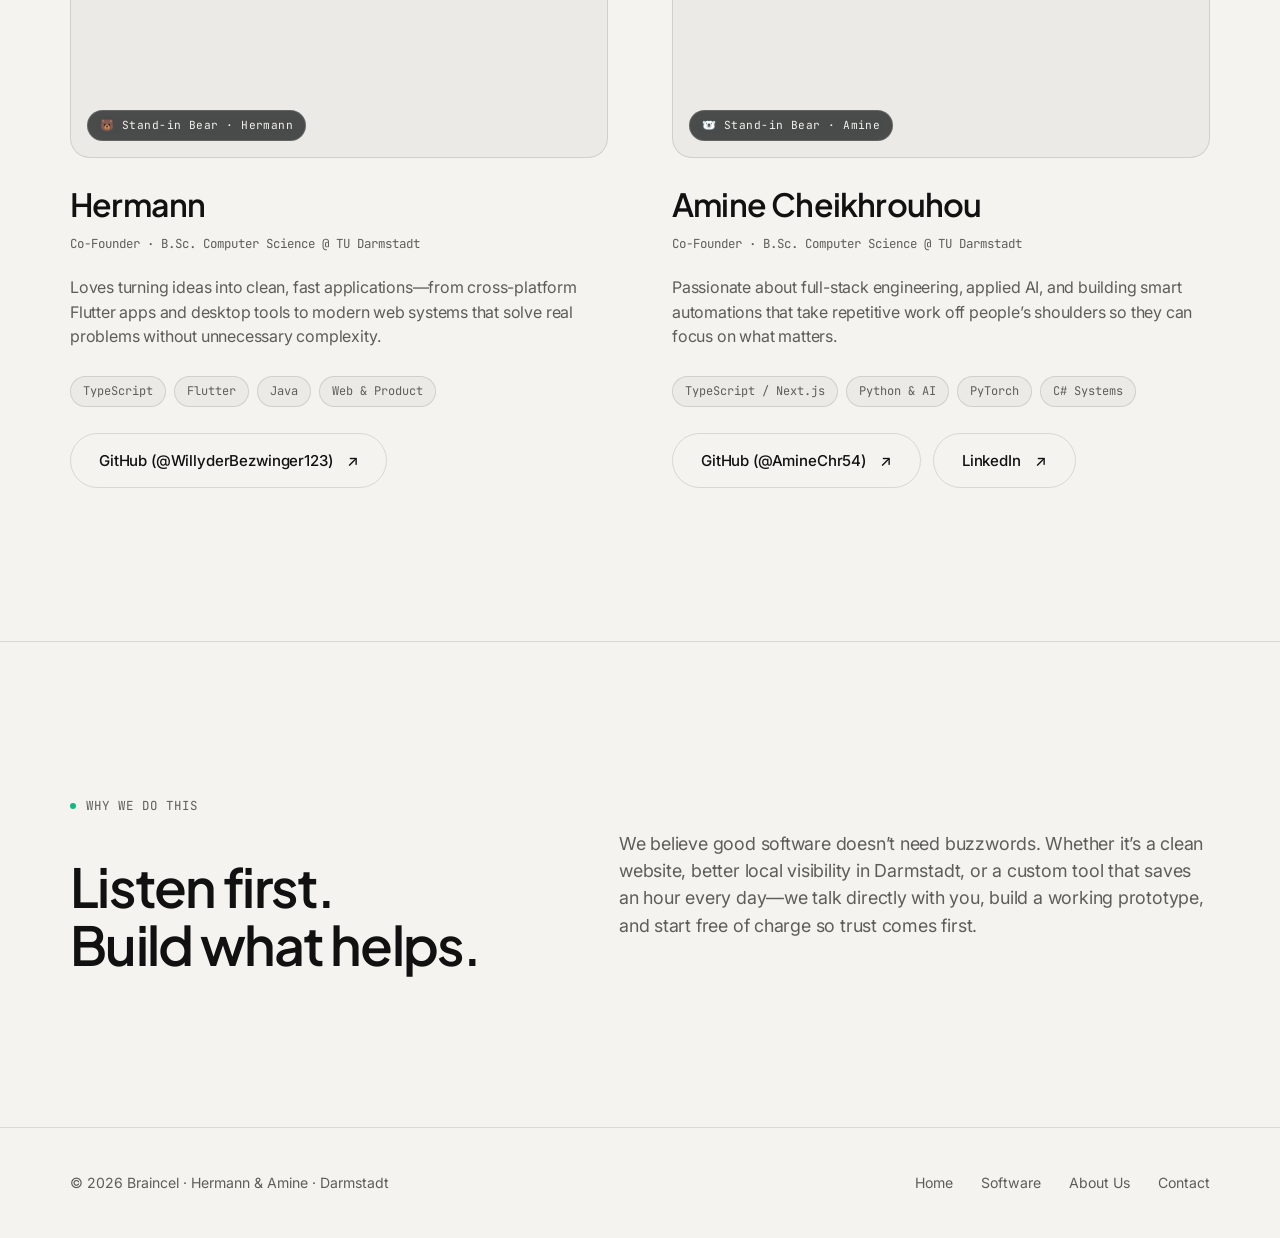
==== commit 7bf5c72d: "Update About Us page with humble software mission and bear fill-in portraits" ====
--- a/about.html
+++ b/about.html
@@ -4,7 +4,7 @@
   <meta charset="utf-8">
   <meta name="viewport" content="width=device-width, initial-scale=1">
   <title>About Us — Braincel</title>
-  <meta name="description" content="About Braincel — Hermann & Amine, two Computer Science students at TU Darmstadt building modern websites and practical AI solutions.">
+  <meta name="description" content="About Braincel — Hermann & Amine, two Computer Science students at TU Darmstadt who love building software and helping people.">
   <link rel="stylesheet" href="styles/main.css">
 </head>
 <body class="page-entering" data-theme="light">
@@ -32,25 +32,26 @@
 
   <main>
     <!-- ====================================================================
-         1. ABOUT HERO (LIGHT THEME)
+         1. ABOUT HERO — "WE LOVE BUILDING SOFTWARE & WANT TO HELP PEOPLE"
          ==================================================================== -->
     <section class="hero-block" data-scroll-theme="light">
       <div class="container">
-        <div class="eyebrow" data-reveal>About Braincel · TU Darmstadt</div>
+        <div class="eyebrow" data-reveal>About Us · Hermann &amp; Amine</div>
 
-        <h1 class="display-hero" data-reveal-lines>
-          <span class="line-mask"><span class="line-inner">Two engineers.</span></span>
-          <span class="line-mask"><span class="line-inner">One shared craft.</span></span>
+        <h1 class="display-hero" data-reveal-lines style="max-width: 18ch;">
+          <span class="line-mask"><span class="line-inner">We love building</span></span>
+          <span class="line-mask"><span class="line-inner">software—and want</span></span>
+          <span class="line-mask"><span class="line-inner">to help people.</span></span>
         </h1>
 
         <div class="hero-footer-row">
           <p class="lead-copy" data-reveal style="--reveal-delay: 180ms;">
-            We are <strong>Hermann and Amine</strong>, two 5th-semester Computer Science students from Darmstadt. We help local businesses in Darmstadt and the surrounding region (+15 km) become more visible online—with modern websites, curated Google profiles, and practical AI tools.
+            We are <strong>Hermann and Amine</strong>, two friends and Computer Science students at TU Darmstadt. At the core, we simply enjoy writing clean code, building thoughtful tools, and using technology to make everyday work easier for people and local businesses around us.
           </p>
 
           <div class="btn-group" data-reveal style="--reveal-delay: 280ms;">
             <a href="software.html" class="btn-pill">
-              <span>See our software</span>
+              <span>Explore our software</span>
               <span class="btn-pill-arrow">→</span>
             </a>
           </div>
@@ -59,92 +60,47 @@
     </section>
 
     <!-- ====================================================================
-         2. HOW WE WORK (SCROLL SWITCH TO WARM STONE THEME)
-         ==================================================================== -->
-    <section class="section-space section-border-top" data-scroll-theme="stone">
-      <div class="container">
-        <div class="diptych">
-          <div class="diptych-copy" data-reveal>
-            <div class="eyebrow">How we work</div>
-            <h2 class="display-section" data-reveal-lines>
-              <span class="line-mask"><span class="line-inner">No handoffs.</span></span>
-              <span class="line-mask"><span class="line-inner">Just honest work.</span></span>
-            </h2>
-          </div>
-
-          <div class="diptych-copy" data-reveal style="--reveal-delay: 140ms;">
-            <p class="lead-copy" style="font-size: 1.15rem;">
-              Both of us do everything—from initial research and a personal conversation on site to the finished code. By removing middlemen and agency overhead, ideas don't get watered down from the first chat to the working software.
-            </p>
-            <p class="lead-copy" style="font-size: 1.05rem;">
-              Every message is read and written by us personally. We only use public business data, respect every "no" immediately, and focus on building genuine long-term trust in our city.
-            </p>
-          </div>
-        </div>
-
-        <div class="glance-grid" style="margin-top: clamp(56px, 8vw, 96px);">
-          <div class="glance-item" data-reveal>
-            <div class="eyebrow" style="margin-bottom: 10px;">Principle 01</div>
-            <div class="glance-label" style="font-size: 1.35rem; margin-bottom: 10px;">Understand first, then build</div>
-            <p class="glance-desc">
-              We listen and ask about the real bottlenecks in day-to-day business before we propose any technical solution.
-            </p>
-          </div>
-
-          <div class="glance-item" data-reveal style="--reveal-delay: 100ms;">
-            <div class="eyebrow" style="margin-bottom: 10px;">Principle 02</div>
-            <div class="glance-label" style="font-size: 1.35rem; margin-bottom: 10px;">Fast and practical</div>
-            <p class="glance-desc">
-              Small, immediately working results and clickable prototypes instead of bloated concepts or months of waiting.
-            </p>
-          </div>
-
-          <div class="glance-item" data-reveal style="--reveal-delay: 200ms;">
-            <div class="eyebrow" style="margin-bottom: 10px;">Principle 03</div>
-            <div class="glance-label" style="font-size: 1.35rem; margin-bottom: 10px;">Initially free of charge</div>
-            <p class="glance-desc">
-              We start free because we want to gain hands-on experience, build real references, and form lasting partnerships in Darmstadt.
-            </p>
-          </div>
-        </div>
-      </div>
-    </section>
-
-    <!-- ====================================================================
-         3. WHO WE ARE — FOUNDERS (SCROLL SWITCH TO DARK THEME)
+         2. TWO PICTURES OF US (BEAR FILL-IN PORTRAITS)
          ==================================================================== -->
     <section class="section-space section-border-top" data-scroll-theme="dark">
       <div class="container">
         <div style="margin-bottom: clamp(44px, 6vw, 72px);">
           <div class="eyebrow" data-reveal>Who we are</div>
           <h2 class="display-section" data-reveal-lines>
-            <span class="line-mask"><span class="line-inner">Hermann &amp; Amine.</span></span>
+            <span class="line-mask"><span class="line-inner">The two of us.</span></span>
           </h2>
         </div>
 
         <div class="founders-split">
-          <!-- Hermann -->
+          <!-- Hermann (Bear Portrait Fill-In #1) -->
           <article class="founder-panel" data-reveal>
-            <div class="founder-header">
-              <img src="https://avatars.githubusercontent.com/u/190851453?v=4" alt="Hermann" class="founder-avatar" loading="lazy">
-              <div>
-                <h3 class="founder-name">Hermann</h3>
-                <div class="founder-meta">Co-Founder · 5th Sem. B.Sc. Computer Science · TU Darmstadt</div>
-              </div>
+            <div class="founder-portrait-frame">
+              <img
+                src="https://images.unsplash.com/photo-1530595467537-0b5996c41f2d?auto=format&fit=crop&w=900&q=85"
+                alt="Bear stand-in portrait for Hermann"
+                class="founder-portrait-img"
+                loading="lazy"
+              >
+              <span class="founder-portrait-badge">🐻 Stand-in Bear · Hermann</span>
+            </div>
+
+            <div>
+              <h3 class="founder-name">Hermann</h3>
+              <div class="founder-meta">Co-Founder · B.Sc. Computer Science @ TU Darmstadt</div>
             </div>
 
             <p class="lead-copy" style="font-size: 1rem;">
-              Focuses on product architecture, modern web interfaces, cross-platform applications (Flutter, TypeScript, Java), and direct collaboration with businesses in Darmstadt.
+              Loves turning ideas into clean, fast applications—from cross-platform Flutter apps and desktop tools to modern web systems that solve real problems without unnecessary complexity.
             </p>
 
             <div class="tag-list">
               <span class="tag-chip">TypeScript</span>
               <span class="tag-chip">Flutter</span>
-              <span class="tag-chip">Java &amp; Algorithms</span>
-              <span class="tag-chip">Local SEO &amp; Web</span>
+              <span class="tag-chip">Java</span>
+              <span class="tag-chip">Web &amp; Product</span>
             </div>
 
-            <div style="margin-top: 8px;">
+            <div style="margin-top: 4px;">
               <a href="https://github.com/WillyderBezwinger123" target="_blank" rel="noopener" class="btn-pill btn-pill--outline">
                 <span>GitHub (@WillyderBezwinger123)</span>
                 <span class="btn-pill-arrow">↗</span>
@@ -152,18 +108,25 @@
             </div>
           </article>
 
-          <!-- Amine -->
-          <article class="founder-panel" data-reveal style="--reveal-delay: 120ms;">
-            <div class="founder-header">
-              <img src="https://avatars.githubusercontent.com/u/139517320?v=4" alt="Amine Cheikhrouhou" class="founder-avatar" loading="lazy">
-              <div>
-                <h3 class="founder-name">Amine Cheikhrouhou</h3>
-                <div class="founder-meta">Co-Founder · 5th Sem. B.Sc. Computer Science · TU Darmstadt</div>
-              </div>
+          <!-- Amine (Bear Portrait Fill-In #2) -->
+          <article class="founder-panel" data-reveal style="--reveal-delay: 140ms;">
+            <div class="founder-portrait-frame">
+              <img
+                src="https://images.unsplash.com/photo-1589656966895-2f33e7653819?auto=format&fit=crop&w=900&q=85"
+                alt="Bear stand-in portrait for Amine"
+                class="founder-portrait-img"
+                loading="lazy"
+              >
+              <span class="founder-portrait-badge">🐻‍❄️ Stand-in Bear · Amine</span>
+            </div>
+
+            <div>
+              <h3 class="founder-name">Amine Cheikhrouhou</h3>
+              <div class="founder-meta">Co-Founder · B.Sc. Computer Science @ TU Darmstadt</div>
             </div>
 
             <p class="lead-copy" style="font-size: 1rem;">
-              Focuses on full-stack web engineering, applied AI systems, autonomous agents, and workflow automation (TypeScript, Python, PyTorch, C#).
+              Passionate about full-stack engineering, applied AI, and building smart automations that take repetitive work off people’s shoulders so they can focus on what matters.
             </p>
 
             <div class="tag-list">
@@ -173,7 +136,7 @@
               <span class="tag-chip">C# Systems</span>
             </div>
 
-            <div style="margin-top: 8px; display: flex; gap: 12px; flex-wrap: wrap;">
+            <div style="margin-top: 4px; display: flex; gap: 12px; flex-wrap: wrap;">
               <a href="https://github.com/AmineChr54" target="_blank" rel="noopener" class="btn-pill btn-pill--outline">
                 <span>GitHub (@AmineChr54)</span>
                 <span class="btn-pill-arrow">↗</span>
@@ -184,6 +147,29 @@
               </a>
             </div>
           </article>
+        </div>
+      </div>
+    </section>
+
+    <!-- ====================================================================
+         3. WHAT DRIVES US (HUMBLE STONE THEME)
+         ==================================================================== -->
+    <section class="section-space section-border-top" data-scroll-theme="stone">
+      <div class="container">
+        <div class="diptych">
+          <div class="diptych-copy" data-reveal>
+            <div class="eyebrow">Why we do this</div>
+            <h2 class="display-section" data-reveal-lines>
+              <span class="line-mask"><span class="line-inner">Listen first.</span></span>
+              <span class="line-mask"><span class="line-inner">Build what helps.</span></span>
+            </h2>
+          </div>
+
+          <div class="diptych-copy" data-reveal style="--reveal-delay: 140ms;">
+            <p class="lead-copy" style="font-size: 1.12rem;">
+              We believe good software doesn’t need buzzwords. Whether it’s a clean website, better local visibility in Darmstadt, or a custom tool that saves an hour every day—we talk directly with you, build a working prototype, and start free of charge so trust comes first.
+            </p>
+          </div>
         </div>
       </div>
     </section>
--- a/styles/main.css
+++ b/styles/main.css
@@ -699,225 +699,365 @@
 }
 
 /* ==========================================================================
-   SOFTWARE PAGE — ANIMATED OFFERING MODULES
-   ========================================================================== */
-
-.offerings-grid {
-  display: grid;
-  grid-template-columns: repeat(2, 1fr);
-  gap: clamp(24px, 3vw, 40px);
-}
-
-.offering-card {
+   SOFTWARE PAGE — BLUEPRINT ARCHITECTURE
+   1. Centered Title
+   2. Full-Width Animated App Reel
+   3. Featured Software Showcase (like Home)
+   4. Open Website Blueprint Showcase
+   ========================================================================== */
+
+.software-header-section {
+  padding-top: clamp(56px, 8vw, 108px);
+  padding-bottom: clamp(40px, 5vw, 68px);
+  text-align: center;
+}
+
+.software-title-box {
+  display: inline-flex;
+  flex-direction: column;
+  align-items: center;
+  gap: 12px;
+  padding: 20px 48px;
+}
+
+.software-title-box .eyebrow {
+  margin-bottom: 0;
+}
+
+.software-page-title {
+  font-family: var(--font-display);
+  font-size: clamp(2.8rem, 6vw, 5rem);
+  font-weight: 600;
+  letter-spacing: -0.04em;
+  line-height: 1.02;
+}
+
+/* 2. Full-Width Animated App Showcase Strip */
+.projects-reel-section {
+  padding-block: clamp(44px, 6vw, 76px);
+  border-top: 1px solid var(--theme-line);
+  border-bottom: 1px solid var(--theme-line);
+  overflow: hidden;
+  position: relative;
+}
+
+.reel-header-bar {
+  display: flex;
+  align-items: center;
+  justify-content: space-between;
+  gap: 16px;
+  margin-bottom: 28px;
+  font-family: var(--font-mono);
+  font-size: 0.76rem;
+  color: var(--theme-muted);
+  text-transform: uppercase;
+  letter-spacing: 0.06em;
+}
+
+.reel-viewport {
+  width: 100%;
+  overflow: hidden;
+  mask-image: linear-gradient(to right, transparent 0%, black 6%, black 94%, transparent 100%);
+  -webkit-mask-image: linear-gradient(to right, transparent 0%, black 6%, black 94%, transparent 100%);
+}
+
+.reel-track {
+  display: flex;
+  gap: 24px;
+  width: max-content;
+  animation: reelGlide 38s linear infinite;
+  padding-block: 8px;
+}
+
+.reel-track:hover {
+  animation-play-state: paused;
+}
+
+@keyframes reelGlide {
+  0% {
+    transform: translateX(0);
+  }
+  100% {
+    transform: translateX(-50%);
+  }
+}
+
+.reel-app-card {
+  width: 340px;
+  border-radius: 18px;
   border: 1px solid var(--theme-line);
-  border-radius: 20px;
   background: var(--theme-surface);
-  padding: clamp(28px, 3.5vw, 44px);
-  display: flex;
-  flex-direction: column;
-  justify-content: space-between;
-  gap: 32px;
-  transition: transform 0.5s var(--ease-out-expo), border-color 0.4s ease, background-color 0.4s ease;
-}
-
-.offering-card:hover {
-  transform: translateY(-5px);
-  border-color: var(--theme-muted);
+  padding: 22px;
+  display: flex;
+  flex-direction: column;
+  justify-content: space-between;
+  gap: 18px;
+  transition:
+    transform 0.45s var(--ease-out-expo),
+    border-color 0.35s ease,
+    background-color 0.35s ease;
+  flex-shrink: 0;
+}
+
+.reel-app-card:hover {
+  transform: translateY(-6px);
+  border-color: var(--theme-fg);
   background: var(--theme-surface-hover);
 }
 
-/* Live CSS/SVG Animation Canvas inside each Offering Card */
-.offering-visual {
-  height: 210px;
-  border-radius: 14px;
-  background: #121316;
+.reel-app-preview {
+  height: 148px;
+  border-radius: 12px;
+  background: #131518;
   border: 1px solid rgba(255, 255, 255, 0.08);
+  padding: 14px;
+  display: flex;
+  flex-direction: column;
+  justify-content: space-between;
   position: relative;
   overflow: hidden;
-  display: flex;
-  align-items: center;
-  justify-content: center;
-  padding: 20px;
-}
-
-/* Visual 1: Morphing Wireframe Layout */
-.anim-layout-box {
-  width: 100%;
-  max-width: 280px;
-  display: flex;
-  flex-direction: column;
-  gap: 10px;
-}
-
-.anim-bar-top {
-  height: 12px;
-  width: 45%;
+  color: #f4f3ef;
+}
+
+.reel-app-top {
+  display: flex;
+  align-items: center;
+  justify-content: space-between;
+  font-family: var(--font-mono);
+  font-size: 0.68rem;
+  color: #989690;
+}
+
+.reel-mini-ui {
+  display: flex;
+  flex-direction: column;
+  gap: 7px;
+  margin-top: auto;
+}
+
+.reel-bar {
+  height: 7px;
   border-radius: 99px;
-  background: #10b981;
-  animation: morphWidth 4s ease-in-out infinite;
-}
-
-.anim-bento-row {
-  display: grid;
-  grid-template-columns: 1.3fr 1fr;
-  gap: 10px;
-  height: 92px;
-}
-
-.anim-bento-cell {
-  border-radius: 8px;
-  background: rgba(255, 255, 255, 0.06);
-  border: 1px solid rgba(255, 255, 255, 0.12);
+  background: rgba(255, 255, 255, 0.12);
+  overflow: hidden;
   position: relative;
-  overflow: hidden;
-}
-
-.anim-bento-cell::after {
-  content: "";
+}
+
+.reel-bar-fill {
   position: absolute;
   inset: 0;
-  background: linear-gradient(90deg, transparent, rgba(255, 255, 255, 0.08), transparent);
-  transform: translateX(-100%);
-  animation: shimmerSweep 3.2s infinite;
-}
-
-@keyframes morphWidth {
-  0%, 100% { width: 42%; }
-  50% { width: 78%; }
-}
-
-@keyframes shimmerSweep {
-  100% { transform: translateX(100%); }
-}
-
-/* Visual 2: Local Visibility Radar Rings */
-.anim-radar {
-  width: 150px;
-  height: 150px;
-  border-radius: 50%;
-  border: 1px dashed rgba(255, 255, 255, 0.2);
+  width: 65%;
+  background: #10b981;
+  border-radius: 99px;
+  animation: morphWidth 3.6s ease-in-out infinite;
+}
+
+.reel-app-meta {
+  display: flex;
+  align-items: center;
+  justify-content: space-between;
+  font-family: var(--font-mono);
+  font-size: 0.72rem;
+  color: var(--theme-muted);
+}
+
+.reel-app-title {
+  font-family: var(--font-display);
+  font-size: 1.3rem;
+  font-weight: 600;
+  letter-spacing: -0.02em;
+  margin-block: 4px;
+}
+
+.reel-app-desc {
+  font-size: 0.88rem;
+  color: var(--theme-muted);
+  line-height: 1.5;
+}
+
+/* 3. Interactive TaskCal Showcase (Software Section 1) */
+.tc-layout {
+  display: grid;
+  grid-template-columns: 1.35fr 0.9fr;
+  gap: 14px;
+}
+
+.tc-panel {
+  background: rgba(255, 255, 255, 0.04);
+  border: 1px solid rgba(255, 255, 255, 0.09);
+  border-radius: 10px;
+  padding: 14px;
+  display: flex;
+  flex-direction: column;
+  gap: 10px;
+}
+
+.tc-panel-header {
+  display: flex;
+  align-items: center;
+  justify-content: space-between;
+  font-family: var(--font-mono);
+  font-size: 0.68rem;
+  color: #989690;
+  padding-bottom: 8px;
+  border-bottom: 1px solid rgba(255, 255, 255, 0.07);
+}
+
+.tc-task-item {
+  display: flex;
+  align-items: center;
+  justify-content: space-between;
+  gap: 10px;
+  padding: 9px 11px;
+  border-radius: 8px;
+  background: rgba(255, 255, 255, 0.03);
+  border: 1px solid rgba(255, 255, 255, 0.07);
+  font-size: 0.8rem;
+  cursor: pointer;
+  transition: all 0.35s var(--ease-out-expo);
+}
+
+.tc-task-left {
+  display: flex;
+  align-items: center;
+  gap: 9px;
+}
+
+.tc-check {
+  width: 14px;
+  height: 14px;
+  border-radius: 4px;
+  border: 1.5px solid rgba(255, 255, 255, 0.35);
+  display: inline-flex;
+  align-items: center;
+  justify-content: center;
+  font-size: 0.62rem;
+  color: transparent;
+  transition: all 0.3s ease;
+}
+
+.tc-task-item.is-synced {
+  border-color: rgba(16, 185, 129, 0.65);
+  background: rgba(16, 185, 129, 0.09);
+}
+
+.tc-task-item.is-synced .tc-check {
+  background: #10b981;
+  border-color: #10b981;
+  color: #0d0e10;
+}
+
+.tc-time-pill {
+  font-family: var(--font-mono);
+  font-size: 0.66rem;
+  color: #a1a1aa;
+}
+
+/* 4. Open Website Blueprint Showcase (Software Section 2) */
+.web-blueprint-canvas {
+  border: 1px dashed rgba(255, 255, 255, 0.22);
+  border-radius: 12px;
+  padding: 20px;
+  background: rgba(255, 255, 255, 0.025);
+  display: flex;
+  flex-direction: column;
+  gap: 16px;
   position: relative;
-  display: flex;
+}
+
+.web-bp-nav {
+  display: flex;
+  align-items: center;
+  justify-content: space-between;
+  padding-bottom: 12px;
+  border-bottom: 1px solid rgba(255, 255, 255, 0.08);
+}
+
+.web-bp-logo-placeholder {
+  font-family: var(--font-mono);
+  font-size: 0.74rem;
+  color: #e4e3de;
+  display: inline-flex;
+  align-items: center;
+  gap: 8px;
+}
+
+.web-bp-pills {
+  display: flex;
+  gap: 6px;
+}
+
+.web-bp-pills span {
+  width: 34px;
+  height: 6px;
+  border-radius: 99px;
+  background: rgba(255, 255, 255, 0.14);
+}
+
+.web-bp-hero-slot {
+  display: grid;
+  grid-template-columns: 1.2fr 1fr;
+  gap: 16px;
+  align-items: center;
+  padding-block: 8px;
+}
+
+.web-bp-lines {
+  display: flex;
+  flex-direction: column;
+  gap: 9px;
+}
+
+.web-bp-line {
+  height: 10px;
+  border-radius: 99px;
+  background: rgba(255, 255, 255, 0.14);
+  transition: width 0.6s var(--ease-out-expo), background-color 0.4s ease;
+}
+
+.web-bp-line--accent {
+  width: 68%;
+  background: rgba(16, 185, 129, 0.65);
+}
+
+.web-bp-open-card {
+  min-height: 112px;
+  border-radius: 10px;
+  border: 1px dashed rgba(16, 185, 129, 0.5);
+  background: rgba(16, 185, 129, 0.05);
+  display: flex;
+  flex-direction: column;
   align-items: center;
   justify-content: center;
-}
-
-.anim-radar::before,
-.anim-radar::after {
-  content: "";
-  position: absolute;
-  border-radius: 50%;
-  border: 1px solid rgba(16, 185, 129, 0.45);
-  animation: radarExpand 3.4s cubic-bezier(0.16, 1, 0.3, 1) infinite;
-}
-
-.anim-radar::after {
-  animation-delay: 1.7s;
-}
-
-.anim-radar-core {
-  width: 12px;
-  height: 12px;
-  border-radius: 50%;
-  background: #10b981;
-  box-shadow: 0 0 18px #10b981;
-}
-
-@keyframes radarExpand {
-  0% { width: 16px; height: 16px; opacity: 0.95; }
-  100% { width: 148px; height: 148px; opacity: 0; }
-}
-
-/* Visual 3: AI Workflow Node Pipeline */
-.anim-pipeline {
-  display: flex;
-  align-items: center;
-  gap: 14px;
-  width: 100%;
-  justify-content: center;
-}
-
-.pipe-node {
-  padding: 10px 14px;
+  text-align: center;
+  padding: 14px;
+  gap: 6px;
+  font-family: var(--font-mono);
+  font-size: 0.72rem;
+  color: #10b981;
+}
+
+.web-bp-cards-row {
+  display: grid;
+  grid-template-columns: repeat(3, 1fr);
+  gap: 10px;
+}
+
+.web-bp-mini-slot {
+  padding: 10px;
   border-radius: 8px;
-  background: rgba(255, 255, 255, 0.05);
-  border: 1px solid rgba(255, 255, 255, 0.14);
-  font-family: var(--font-mono);
-  font-size: 0.7rem;
-  color: #e4e3de;
-  animation: nodeHighlight 3s infinite;
-}
-
-.pipe-node:nth-child(3) { animation-delay: 1s; }
-.pipe-node:nth-child(5) { animation-delay: 2s; }
-
-.pipe-connector {
-  width: 28px;
-  height: 1.5px;
-  background: rgba(255, 255, 255, 0.18);
-  position: relative;
-  overflow: hidden;
-}
-
-.pipe-connector::after {
-  content: "";
-  position: absolute;
-  inset: 0;
-  background: #10b981;
-  transform: translateX(-100%);
-  animation: shimmerSweep 1.5s infinite;
-}
-
-@keyframes nodeHighlight {
-  0%, 100% { border-color: rgba(255, 255, 255, 0.14); color: #989690; }
-  40% { border-color: #10b981; color: #ffffff; transform: translateY(-2px); }
-}
-
-/* Visual 4: Cross-Platform Sync Cards */
-.anim-sync-stack {
-  display: flex;
-  gap: 14px;
-  align-items: flex-end;
-}
-
-.sync-device {
-  border-radius: 8px;
-  background: rgba(255, 255, 255, 0.06);
-  border: 1px solid rgba(255, 255, 255, 0.15);
-  padding: 10px;
-  transition: transform 0.4s ease;
-  animation: floatDevice 3.6s ease-in-out infinite;
-}
-
-.sync-device--desktop {
-  width: 140px;
-  height: 96px;
-}
-
-.sync-device--mobile {
-  width: 64px;
-  height: 106px;
-  animation-delay: 0.6s;
-  border-color: rgba(16, 185, 129, 0.55);
-}
-
-@keyframes floatDevice {
-  0%, 100% { transform: translateY(0); }
-  50% { transform: translateY(-7px); }
-}
-
-.offering-title {
-  font-family: var(--font-display);
-  font-size: 1.55rem;
-  font-weight: 600;
-  letter-spacing: -0.025em;
-  margin-bottom: 10px;
-}
-
-.offering-desc {
-  font-size: 0.96rem;
-  color: var(--theme-muted);
-  line-height: 1.6;
+  background: rgba(255, 255, 255, 0.035);
+  border: 1px solid rgba(255, 255, 255, 0.08);
+  font-family: var(--font-mono);
+  font-size: 0.66rem;
+  color: #989690;
+  transition: all 0.4s ease;
+}
+
+.web-bp-mini-slot.is-highlighted {
+  border-color: rgba(16, 185, 129, 0.6);
+  color: #f4f3ef;
+  transform: translateY(-2px);
 }
 
 /* ==========================================================================
@@ -927,44 +1067,65 @@
 .founders-split {
   display: grid;
   grid-template-columns: repeat(2, 1fr);
-  gap: clamp(28px, 4vw, 56px);
+  gap: clamp(32px, 5vw, 64px);
 }
 
 .founder-panel {
-  border-top: 1px solid var(--theme-line);
-  padding-top: 32px;
-  display: flex;
-  flex-direction: column;
-  gap: 20px;
-}
-
-.founder-header {
-  display: flex;
-  align-items: center;
-  gap: 18px;
-}
-
-.founder-avatar {
-  width: 64px;
-  height: 64px;
-  border-radius: 50%;
+  display: flex;
+  flex-direction: column;
+  gap: 22px;
+}
+
+.founder-portrait-frame {
+  position: relative;
+  width: 100%;
+  aspect-ratio: 4 / 4.4;
+  border-radius: 20px;
+  overflow: hidden;
+  border: 1px solid var(--theme-line);
+  background: var(--theme-surface);
+}
+
+.founder-portrait-img {
+  width: 100%;
+  height: 100%;
   object-fit: cover;
-  filter: grayscale(15%);
-  border: 1px solid var(--theme-line);
+  display: block;
+  transition: transform 0.85s var(--ease-out-expo);
+}
+
+.founder-panel:hover .founder-portrait-img {
+  transform: scale(1.04);
+}
+
+.founder-portrait-badge {
+  position: absolute;
+  bottom: 16px;
+  left: 16px;
+  padding: 6px 12px;
+  border-radius: 999px;
+  background: rgba(13, 14, 16, 0.72);
+  backdrop-filter: blur(10px);
+  -webkit-backdrop-filter: blur(10px);
+  border: 1px solid rgba(255, 255, 255, 0.14);
+  color: #f4f3ef;
+  font-family: var(--font-mono);
+  font-size: 0.7rem;
+  letter-spacing: 0.04em;
 }
 
 .founder-name {
   font-family: var(--font-display);
-  font-size: 1.5rem;
+  font-size: clamp(1.55rem, 2.5vw, 2rem);
   font-weight: 600;
   letter-spacing: -0.025em;
 }
 
 .founder-meta {
   font-family: var(--font-mono);
-  font-size: 0.76rem;
+  font-size: 0.78rem;
   color: var(--theme-muted);
-  margin-top: 3px;
+  margin-top: 4px;
 }
 
 /* ==========================================================================
@@ -1086,4 +1247,10 @@
   .pv-grid {
     grid-template-columns: repeat(2, 1fr);
   }
-}
+
+  .tc-layout,
+  .web-bp-hero-slot,
+  .web-bp-cards-row {
+    grid-template-columns: 1fr;
+  }
+}
